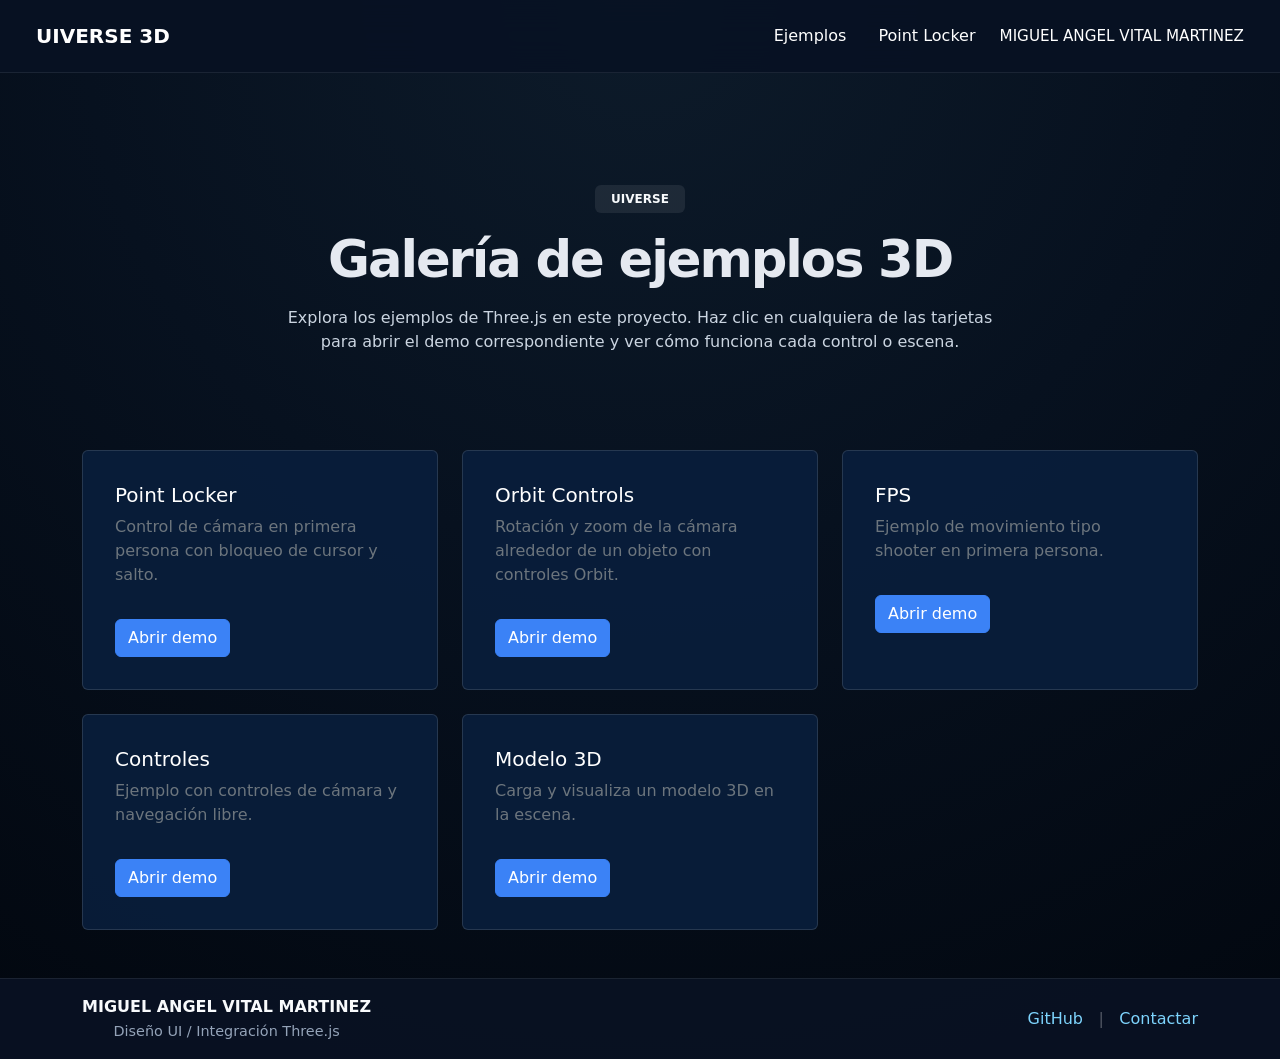
==== index.html @ 723d21a5 "Subida de archivos con escenarios V.1" ====
<!DOCTYPE html>
<html lang="es">

<head>
    <meta charset="UTF-8">
    <meta name="viewport" content="width=device-width, initial-scale=1.0">
    <title>three.js - Ejemplos 3D</title>
    <link href="https://cdn.jsdelivr.net/npm/bootstrap@5.3.2/dist/css/bootstrap.min.css" rel="stylesheet" integrity="sha384-pprn3073KE6tl6aNqM1Z9mB2LFQ0oXFZGv5VJFANj/sXH5oM1yY6XFdY6XgKGgp" crossorigin="anonymous">
    <link rel="stylesheet" href="css/styles.css">
</head>

<body>
    <header class="navbar navbar-expand-lg navbar-dark navbar-custom px-4 py-3">
        <div class="container-fluid">
            <a class="navbar-brand fw-bold text-white" href="index.html">UIVERSE 3D</a>
            <button class="navbar-toggler" type="button" data-bs-toggle="collapse" data-bs-target="#navbarMain" aria-controls="navbarMain" aria-expanded="false" aria-label="Toggle navigation">
                <span class="navbar-toggler-icon"></span>
            </button>
            <div class="collapse navbar-collapse justify-content-end" id="navbarMain">
                <ul class="navbar-nav align-items-center">
                    <li class="nav-item me-3">
                        <a class="nav-link text-white" href="#examples">Ejemplos</a>
                    </li>
                    <li class="nav-item me-3">
                        <a class="nav-link text-white" href="threejs-3d-pointlocker/index.html">Point Locker</a>
                    </li>
                    <li class="nav-item">
                        <span class="nav-user text-white">MIGUEL ANGEL VITAL MARTINEZ</span>
                    </li>
                </ul>
            </div>
        </div>
    </header>
    <main class="container py-5">
        <section class="text-center hero mb-5">
            <span class="badge badge-example mb-3 text-uppercase fs-7 px-3 py-2">UIVERSE</span>
            <h1 class="hero-title fw-bold">Galería de ejemplos 3D</h1>
            <p class="hero-text mx-auto mt-3">Explora los ejemplos de Three.js en este proyecto. Haz clic en cualquiera de las tarjetas para abrir el demo correspondiente y ver cómo funciona cada control o escena.</p>
        </section>

        <section class="row g-4">
            <div class="col-12 col-md-6 col-xl-4">
                <article class="card card-custom h-100 p-3">
                    <div class="card-body">
                        <h2 class="h5 text-white">Point Locker</h2>
                        <p class="text-secondary">Control de cámara en primera persona con bloqueo de cursor y salto.</p>
                        <a href="threejs-3d-pointlocker/index.html" class="btn btn-primary mt-3">Abrir demo</a>
                    </div>
                </article>
            </div>
            <div class="col-12 col-md-6 col-xl-4">
                <article class="card card-custom h-100 p-3">
                    <div class="card-body">
                        <h2 class="h5 text-white">Orbit Controls</h2>
                        <p class="text-secondary">Rotación y zoom de la cámara alrededor de un objeto con controles Orbit.</p>
                        <a href="threejs-3d-orbit/index.html" class="btn btn-primary mt-3">Abrir demo</a>
                    </div>
                </article>
            </div>
            <div class="col-12 col-md-6 col-xl-4">
                <article class="card card-custom h-100 p-3">
                    <div class="card-body">
                        <h2 class="h5 text-white">FPS</h2>
                        <p class="text-secondary">Ejemplo de movimiento tipo shooter en primera persona.</p>
                        <a href="threejs-3d-fps/index.html" class="btn btn-primary mt-3">Abrir demo</a>
                    </div>
                </article>
            </div>
            <div class="col-12 col-md-6 col-xl-4">
                <article class="card card-custom h-100 p-3">
                    <div class="card-body">
                        <h2 class="h5 text-white">Controles</h2>
                        <p class="text-secondary">Ejemplo con controles de cámara y navegación libre.</p>
                        <a href="threejs-3d-controls/index.html" class="btn btn-primary mt-3">Abrir demo</a>
                    </div>
                </article>
            </div>
            <div class="col-12 col-md-6 col-xl-4">
                <article class="card card-custom h-100 p-3">
                    <div class="card-body">
                        <h2 class="h5 text-white">Modelo 3D</h2>
                        <p class="text-secondary">Carga y visualiza un modelo 3D en la escena.</p>
                        <a href="threejs-3d-model-juego/index.html" class="btn btn-primary mt-3">Abrir demo</a>
                    </div>
                </article>
            </div>
        </section>
    </main>

    <footer class="footer-bar text-center">
        <div class="container py-3">
            <div class="d-flex flex-column flex-md-row justify-content-between align-items-center gap-2">
                <div>
                    <span class="footer-title">MIGUEL ANGEL VITAL MARTINEZ</span>
                    <span class="footer-subtitle">Diseño UI / Integración Three.js</span>
                </div>
                <div>
                    <a href="https://github.com/" class="footer-link">GitHub</a>
                    <span class="footer-separator">|</span>
                    <a href="mailto:example@example.com" class="footer-link">Contactar</a>
                </div>
            </div>
        </div>
    </footer>

    <script src="https://cdn.jsdelivr.net/npm/bootstrap@5.3.2/dist/js/bootstrap.bundle.min.js" integrity="sha384-v4OdY6CVb6tt0iR4knNz6ttKz1sZ2Ue1d97nIzz7xFcq1n3OOFgmA+fujrsPsdDy" crossorigin="anonymous"></script>
</body>

</html>
---- css/styles.css ----
body {
    min-height: 100vh;
    background: radial-gradient(circle at top, #0d1b2a 0%, #07111f 45%, #02070f 100%);
    color: #e5e9f0;
}

html {
    scroll-behavior: smooth;
}

.hero {
    padding: 4rem 0 3rem;
}

.hero-title {
    font-size: clamp(2.5rem, 4vw, 4rem);
    letter-spacing: -0.04em;
}

.hero-text {
    max-width: 720px;
    margin: 0 auto;
    color: #cbd5e1;
}

.card-custom {
    border: 1px solid rgba(255, 255, 255, 0.12);
    background: rgba(9, 30, 60, 0.9);
    transition: transform 0.25s ease, box-shadow 0.25s ease;
}

.card-custom:hover {
    transform: translateY(-6px);
    box-shadow: 0 25px 40px rgba(0, 0, 0, 0.35);
}

.btn-primary {
    background: #3b82f6;
    border-color: #3b82f6;
}

.btn-primary:hover,
.btn-primary:focus {
    background: #60a5fa;
    border-color: #60a5fa;
}

.navbar-custom {
    background: rgba(8, 18, 35, 0.92);
    border-bottom: 1px solid rgba(255, 255, 255, 0.08);
    backdrop-filter: blur(16px);
}

.nav-user {
    font-size: 0.95rem;
    color: #cbd5e1;
}

.footer-bar {
    background: rgba(9, 17, 34, 0.95);
    color: #a8b8d3;
    border-top: 1px solid rgba(255, 255, 255, 0.08);
}

.footer-title {
    display: block;
    font-weight: 600;
    color: #f8fafc;
}

.footer-subtitle {
    font-size: 0.9rem;
    color: #94a3b8;
}

.footer-link {
    color: #7dd3fc;
    text-decoration: none;
}

.footer-link:hover {
    color: #38bdf8;
}

.footer-separator {
    margin: 0 0.65rem;
    color: rgba(255, 255, 255, 0.3);
}

.footer {
    padding: 2rem 0;
    color: #94a3b8;
}

.badge-example {
    background: rgba(255, 255, 255, 0.08);
    color: #f8fafc;
}
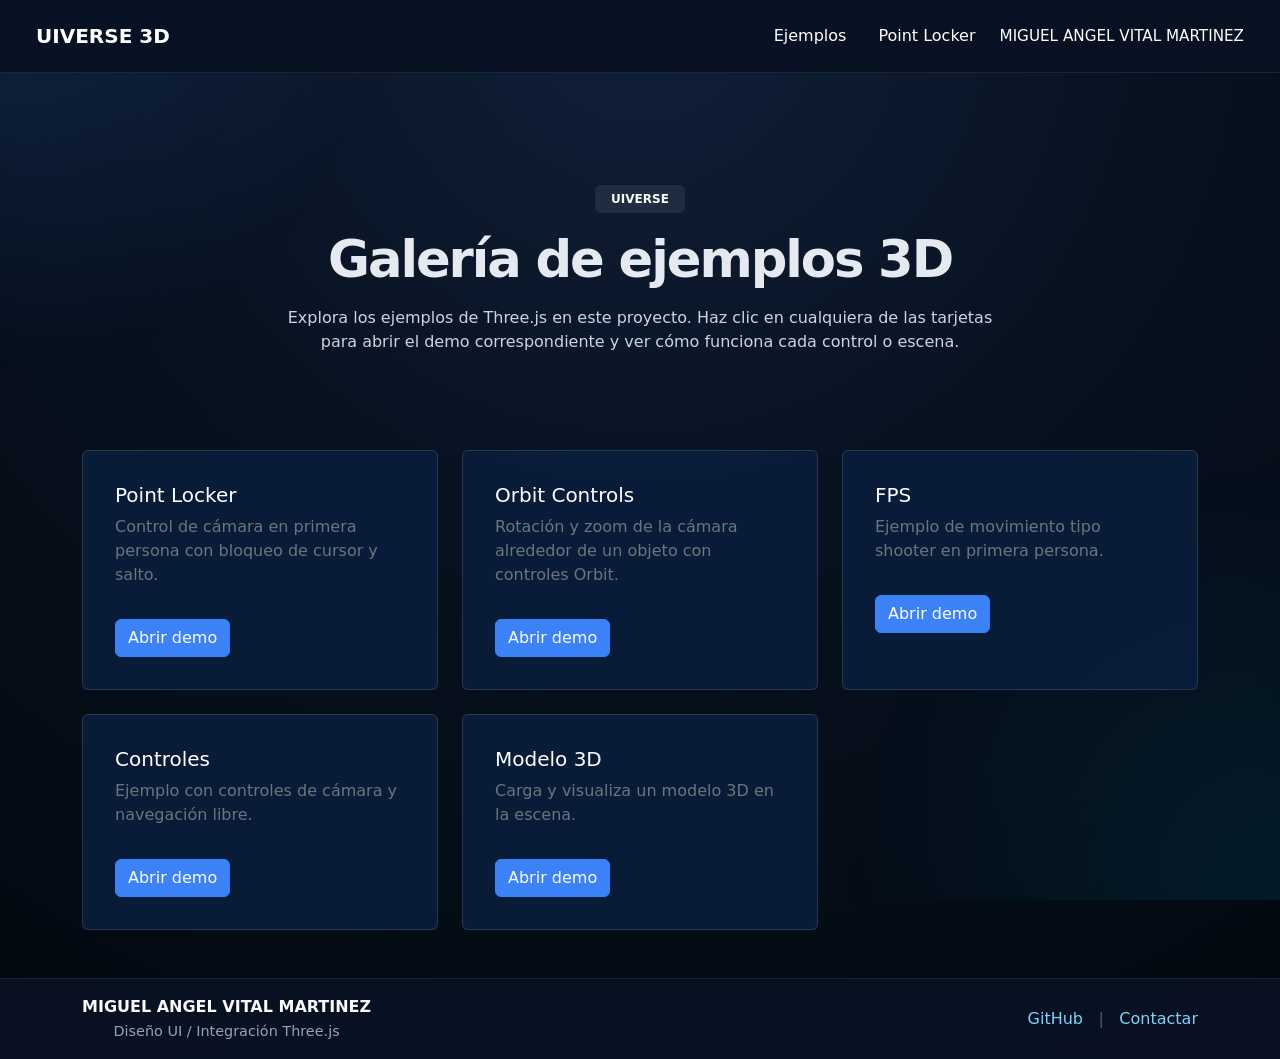
==== commit 1c2f87a4: "Subida de archivos unicamente necesarios V.2" ====
--- a/index.html
+++ b/index.html
@@ -6,7 +6,7 @@
     <meta name="viewport" content="width=device-width, initial-scale=1.0">
     <title>three.js - Ejemplos 3D</title>
     <link href="https://cdn.jsdelivr.net/npm/bootstrap@5.3.2/dist/css/bootstrap.min.css" rel="stylesheet" integrity="sha384-pprn3073KE6tl6aNqM1Z9mB2LFQ0oXFZGv5VJFANj/sXH5oM1yY6XFdY6XgKGgp" crossorigin="anonymous">
-    <link rel="stylesheet" href="css/styles.css">
+    <link rel="stylesheet" href="./css/styles.css">
 </head>
 
 <body>
@@ -38,7 +38,7 @@
             <p class="hero-text mx-auto mt-3">Explora los ejemplos de Three.js en este proyecto. Haz clic en cualquiera de las tarjetas para abrir el demo correspondiente y ver cómo funciona cada control o escena.</p>
         </section>
 
-        <section class="row g-4">
+        <section id="examples" class="row g-4">
             <div class="col-12 col-md-6 col-xl-4">
                 <article class="card card-custom h-100 p-3">
                     <div class="card-body">
--- a/css/styles.css
+++ b/css/styles.css
@@ -1,7 +1,17 @@
 body {
     min-height: 100vh;
-    background: radial-gradient(circle at top, #0d1b2a 0%, #07111f 45%, #02070f 100%);
+    margin: 0;
+    font-family: Inter, ui-sans-serif, system-ui, -apple-system, BlinkMacSystemFont, "Segoe UI", sans-serif;
+    background: radial-gradient(circle at top, #10203a 0%, #07111f 45%, #02080f 100%);
     color: #e5e9f0;
+}
+
+body::before {
+    content: "";
+    pointer-events: none;
+    position: fixed;
+    inset: 0;
+    background: radial-gradient(circle at top left, rgba(59, 130, 246, 0.16), transparent 24%), radial-gradient(circle at bottom right, rgba(14, 165, 233, 0.11), transparent 28%);
 }
 
 html {
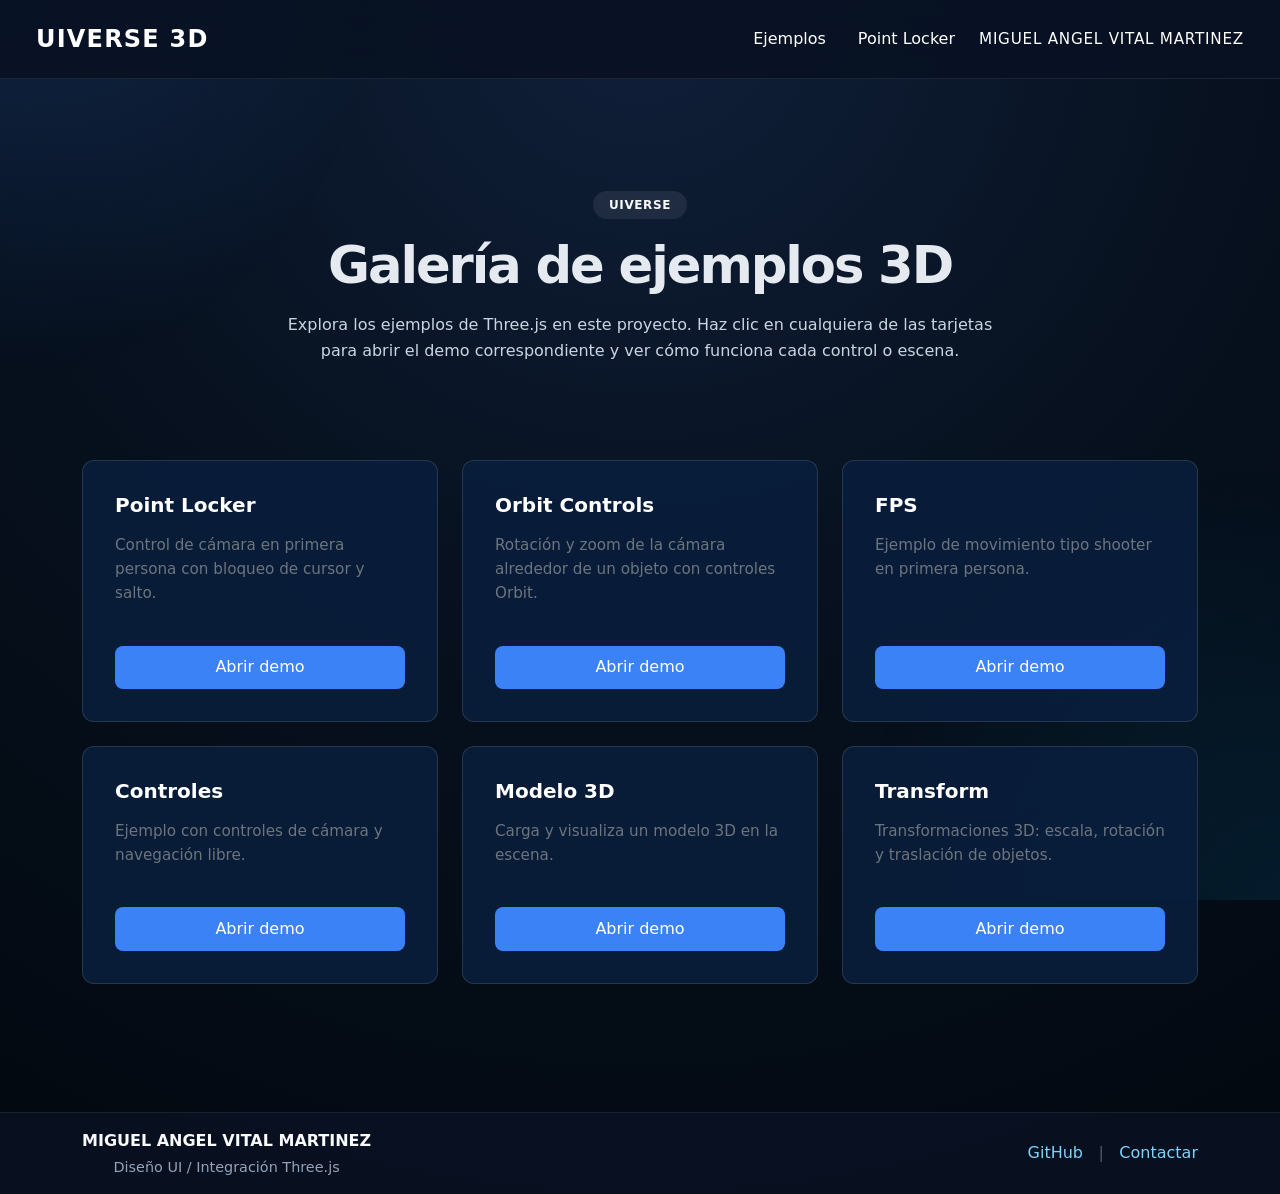
==== commit b81e7d6f: "Subida de archivos unicamente necesarios y el nuevo ejemplo V.3 sin un css esperemos funcione" ====
--- a/index.html
+++ b/index.html
@@ -84,6 +84,15 @@
                     </div>
                 </article>
             </div>
+            <div class="col-12 col-md-6 col-xl-4">
+                <article class="card card-custom h-100 p-3">
+                    <div class="card-body">
+                        <h2 class="h5 text-white">Transform</h2>
+                        <p class="text-secondary">Transformaciones 3D: escala, rotación y traslación de objetos.</p>
+                        <a href="threejs-3d-transform/index.html" class="btn btn-primary mt-3">Abrir demo</a>
+                    </div>
+                </article>
+            </div>
         </section>
     </main>
 
--- a/css/styles.css
+++ b/css/styles.css
@@ -12,10 +12,15 @@
     position: fixed;
     inset: 0;
     background: radial-gradient(circle at top left, rgba(59, 130, 246, 0.16), transparent 24%), radial-gradient(circle at bottom right, rgba(14, 165, 233, 0.11), transparent 28%);
+    z-index: -1;
 }
 
 html {
     scroll-behavior: smooth;
+}
+
+* {
+    box-sizing: border-box;
 }
 
 .hero {
@@ -25,34 +30,73 @@
 .hero-title {
     font-size: clamp(2.5rem, 4vw, 4rem);
     letter-spacing: -0.04em;
+    margin: 0;
+    padding: 0;
 }
 
 .hero-text {
     max-width: 720px;
     margin: 0 auto;
     color: #cbd5e1;
+    font-size: 1rem;
+    line-height: 1.6;
 }
 
 .card-custom {
     border: 1px solid rgba(255, 255, 255, 0.12);
     background: rgba(9, 30, 60, 0.9);
-    transition: transform 0.25s ease, box-shadow 0.25s ease;
+    transition: all 0.25s ease;
+    border-radius: 0.75rem;
+    display: flex;
+    flex-direction: column;
 }
 
 .card-custom:hover {
-    transform: translateY(-6px);
-    box-shadow: 0 25px 40px rgba(0, 0, 0, 0.35);
+    transform: translateY(-8px);
+    box-shadow: 0 25px 50px rgba(0, 0, 0, 0.5);
+    border-color: rgba(59, 130, 246, 0.3);
+    background: rgba(15, 40, 75, 0.95);
+}
+
+.card-body {
+    display: flex;
+    flex-direction: column;
+    height: 100%;
+}
+
+.card-body h2 {
+    margin: 0 0 1rem 0;
+    font-size: 1.25rem;
+    color: #f1f5f9;
+    font-weight: 600;
+}
+
+.card-body p {
+    margin: 0 0 1.5rem 0;
+    flex-grow: 1;
+    line-height: 1.6;
+    font-size: 0.95rem;
 }
 
 .btn-primary {
     background: #3b82f6;
     border-color: #3b82f6;
+    border: none;
+    padding: 0.6rem 1.5rem;
+    border-radius: 0.5rem;
+    font-weight: 500;
+    cursor: pointer;
+    transition: all 0.25s ease;
+    display: inline-block;
+    text-align: center;
 }
 
 .btn-primary:hover,
 .btn-primary:focus {
-    background: #60a5fa;
-    border-color: #60a5fa;
+    background: #2563eb;
+    border-color: #2563eb;
+    box-shadow: 0 0 20px rgba(59, 130, 246, 0.4);
+    transform: scale(1.02);
 }
 
 .navbar-custom {
@@ -61,31 +105,50 @@
     backdrop-filter: blur(16px);
 }
 
+.navbar-brand {
+    font-size: 1.5rem;
+    letter-spacing: 0.05em;
+}
+
+.nav-link {
+    transition: color 0.25s ease !important;
+}
+
+.nav-link:hover {
+    color: #60a5fa !important;
+}
+
 .nav-user {
     font-size: 0.95rem;
     color: #cbd5e1;
+    letter-spacing: 0.05em;
 }
 
 .footer-bar {
     background: rgba(9, 17, 34, 0.95);
     color: #a8b8d3;
     border-top: 1px solid rgba(255, 255, 255, 0.08);
+    margin-top: 5rem;
 }
 
 .footer-title {
     display: block;
     font-weight: 600;
     color: #f8fafc;
+    font-size: 1rem;
 }
 
 .footer-subtitle {
     font-size: 0.9rem;
     color: #94a3b8;
+    display: block;
+    margin-top: 0.25rem;
 }
 
 .footer-link {
     color: #7dd3fc;
     text-decoration: none;
+    transition: color 0.25s ease;
 }
 
 .footer-link:hover {
@@ -97,12 +160,47 @@
     color: rgba(255, 255, 255, 0.3);
 }
 
-.footer {
-    padding: 2rem 0;
-    color: #94a3b8;
-}
-
 .badge-example {
     background: rgba(255, 255, 255, 0.08);
     color: #f8fafc;
-}
+    border-radius: 2rem;
+    display: inline-block;
+    font-weight: 600;
+    letter-spacing: 0.05em;
+}
+
+@media (max-width: 768px) {
+    .hero {
+        padding: 2rem 0 1.5rem;
+    }
+    
+    .hero-title {
+        font-size: 2rem;
+    }
+    
+    .footer-bar .d-flex {
+        flex-direction: column !important;
+    }
+    
+    .card-custom {
+        margin-bottom: 1rem;
+    }
+}
+
+@media (max-width: 576px) {
+    .hero-title {
+        font-size: 1.75rem;
+    }
+    
+    .hero-text {
+        font-size: 0.95rem;
+    }
+    
+    .card-body h2 {
+        font-size: 1.1rem;
+    }
+    
+    .navbar-brand {
+        font-size: 1.25rem;
+    }
+}
